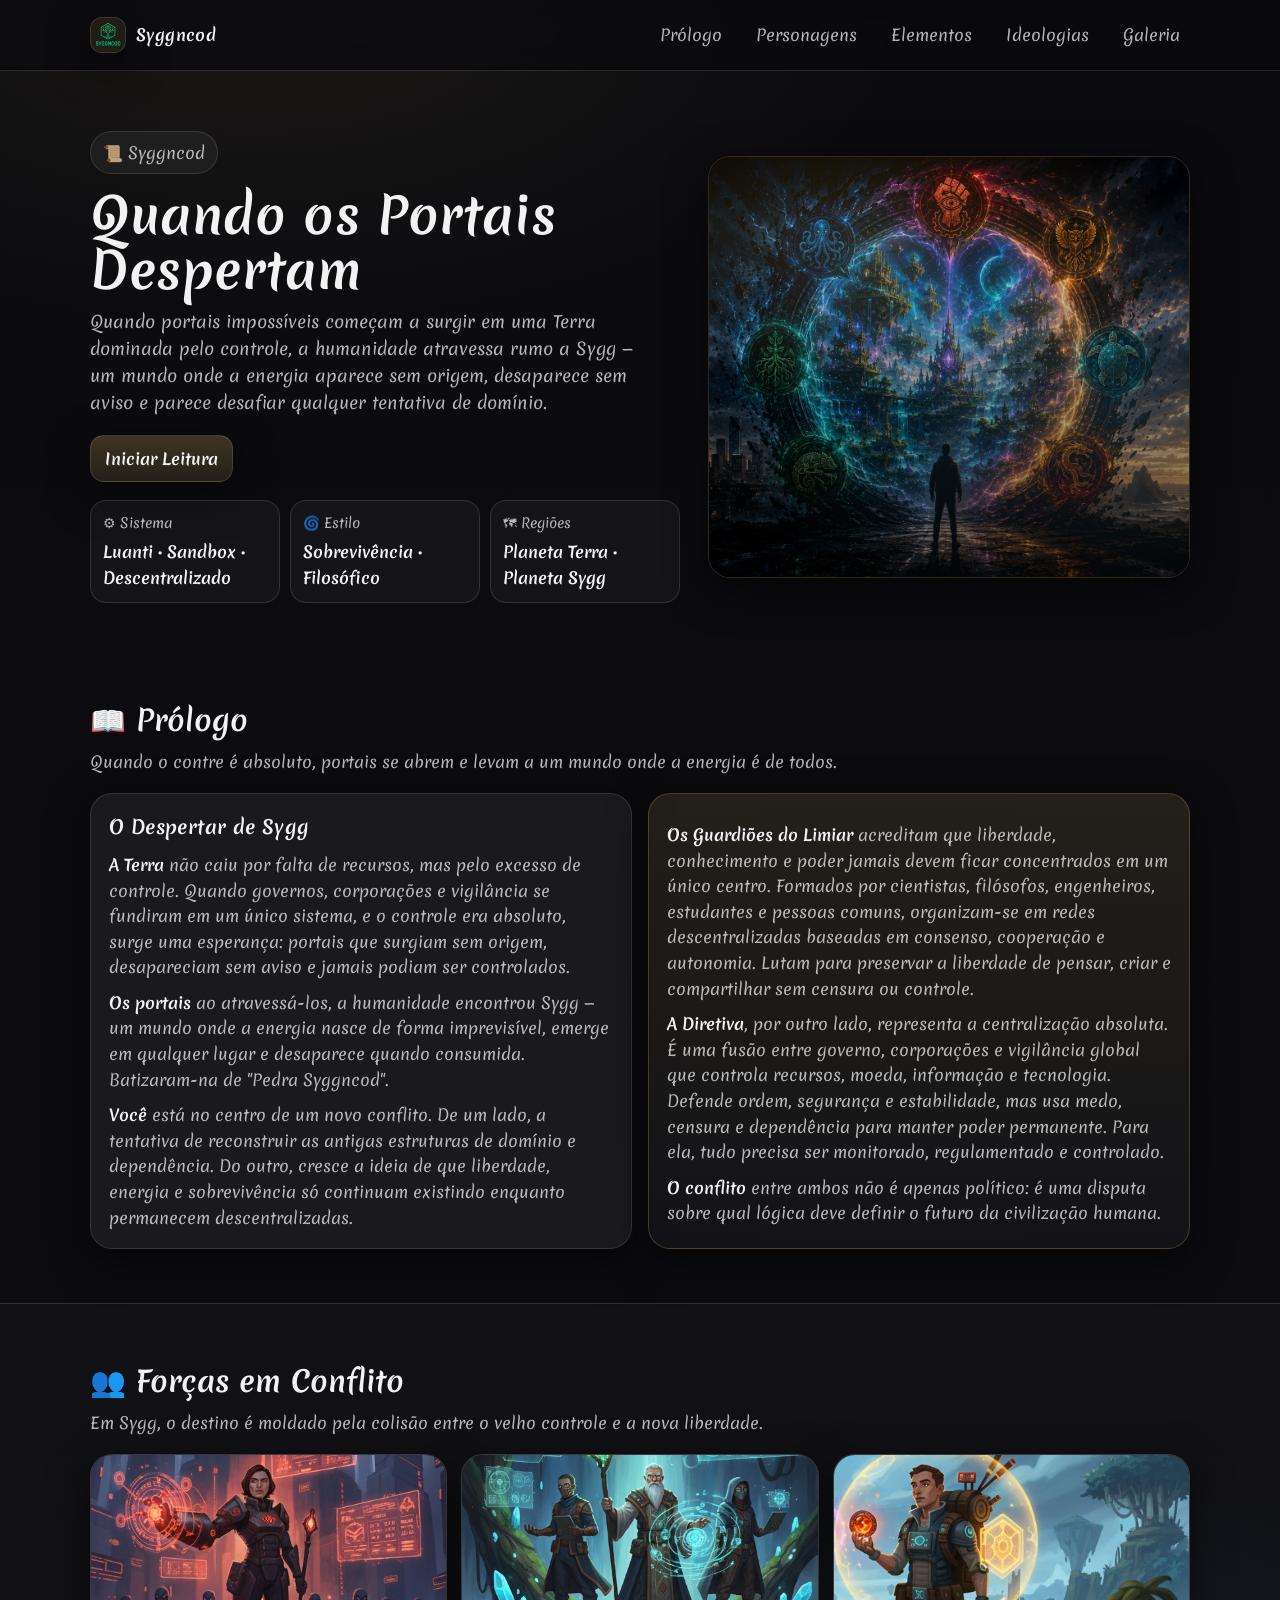
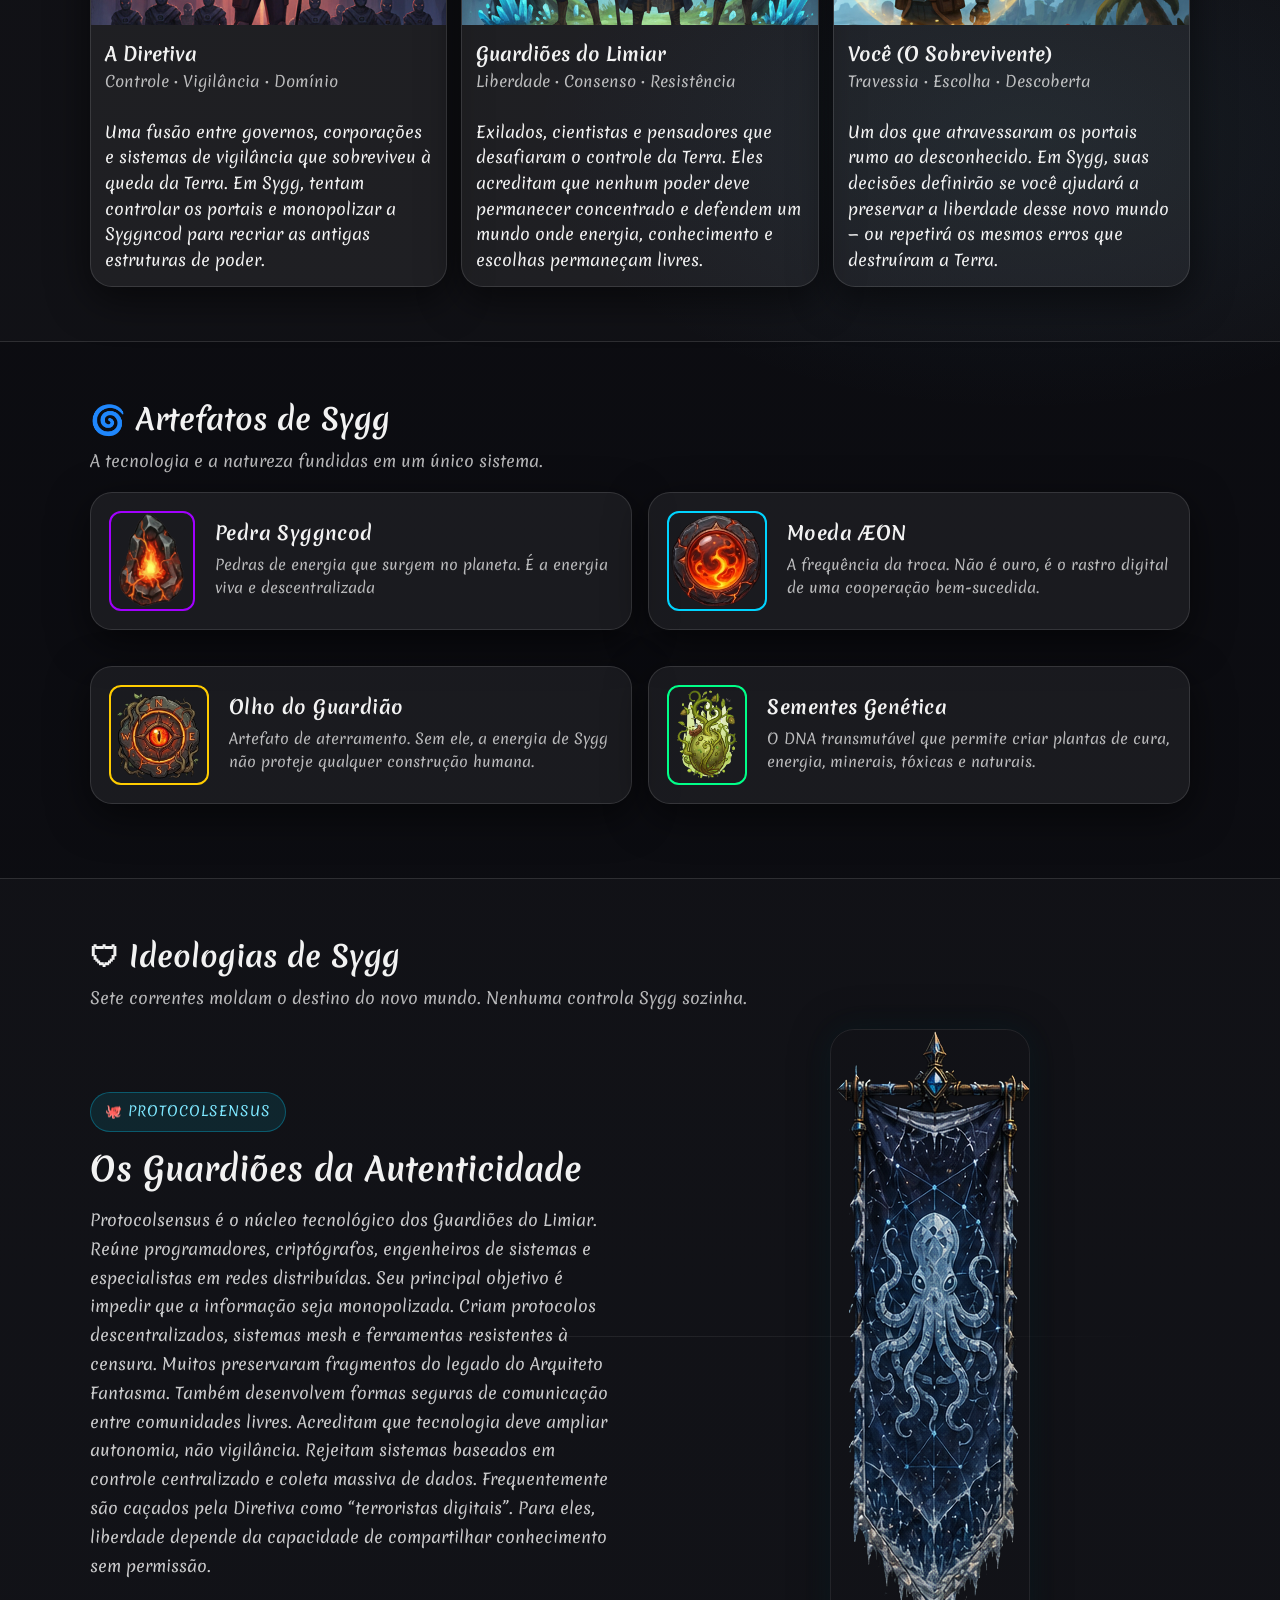
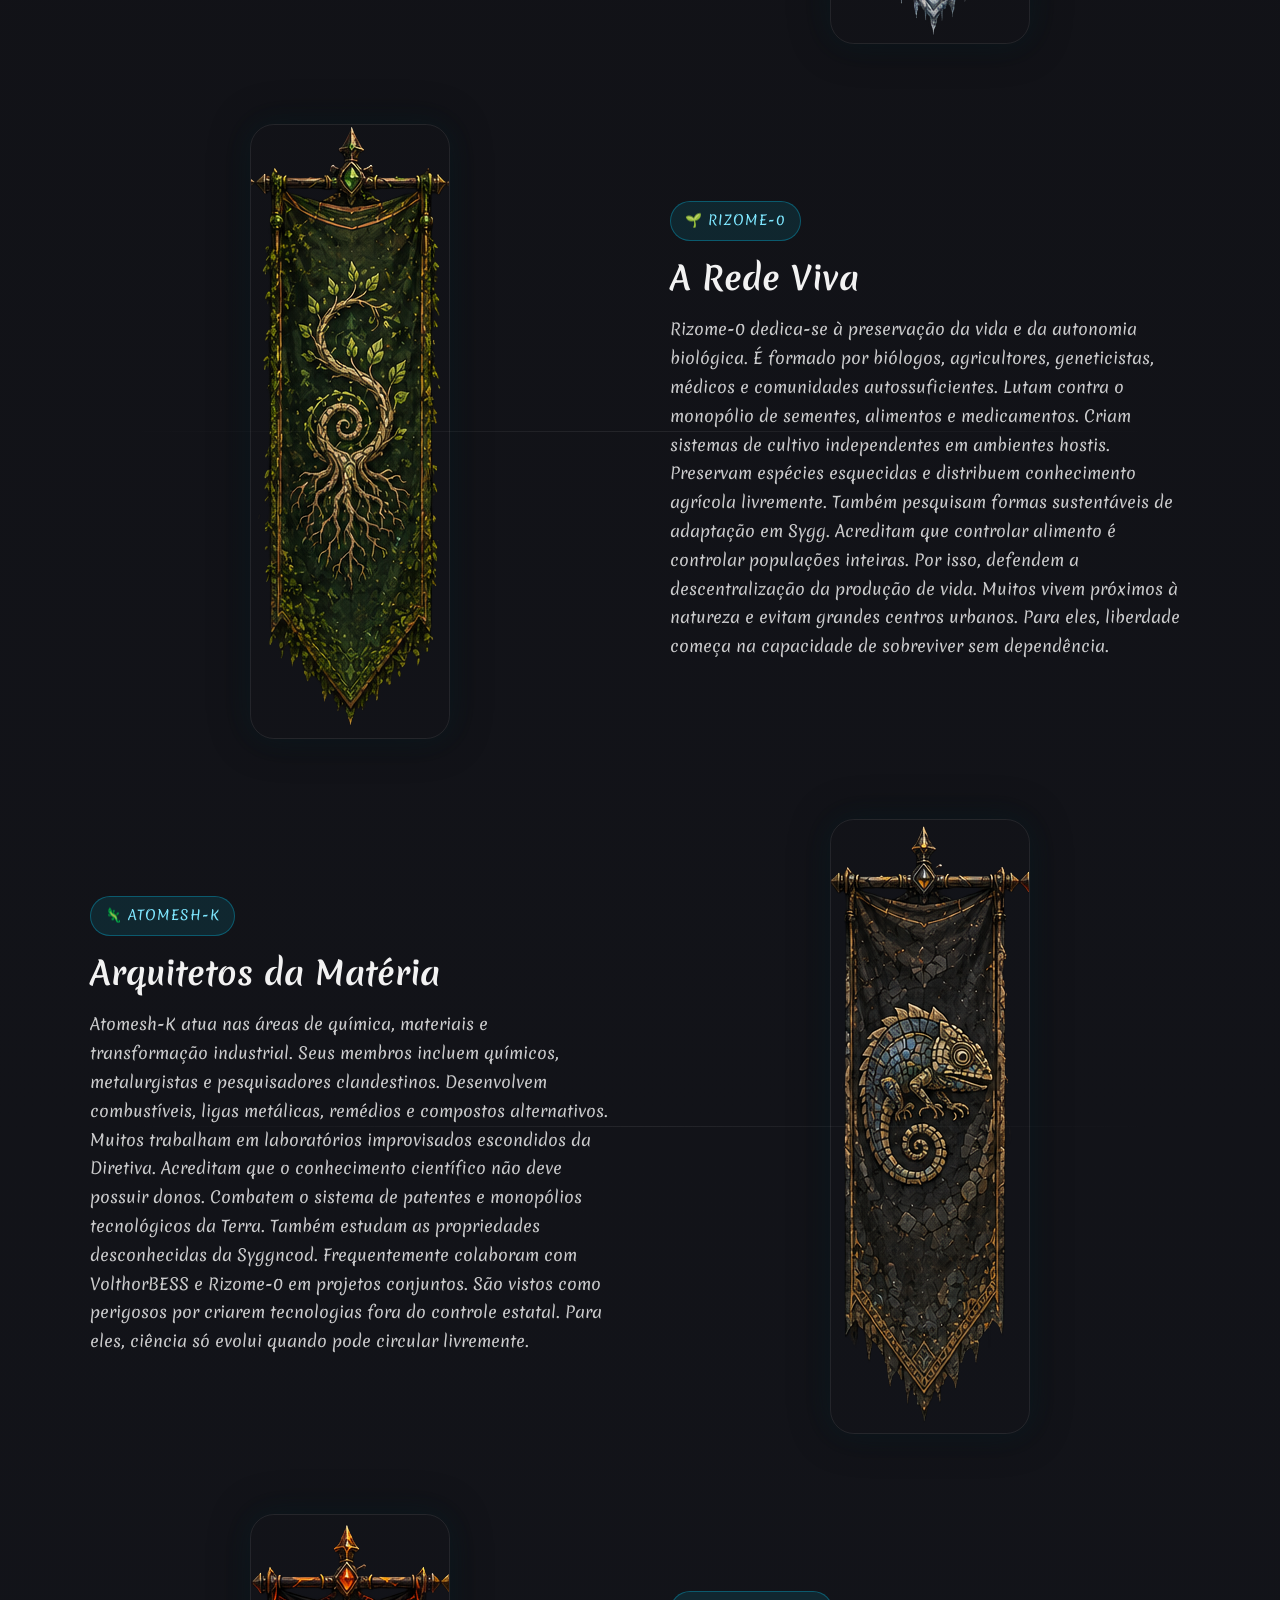
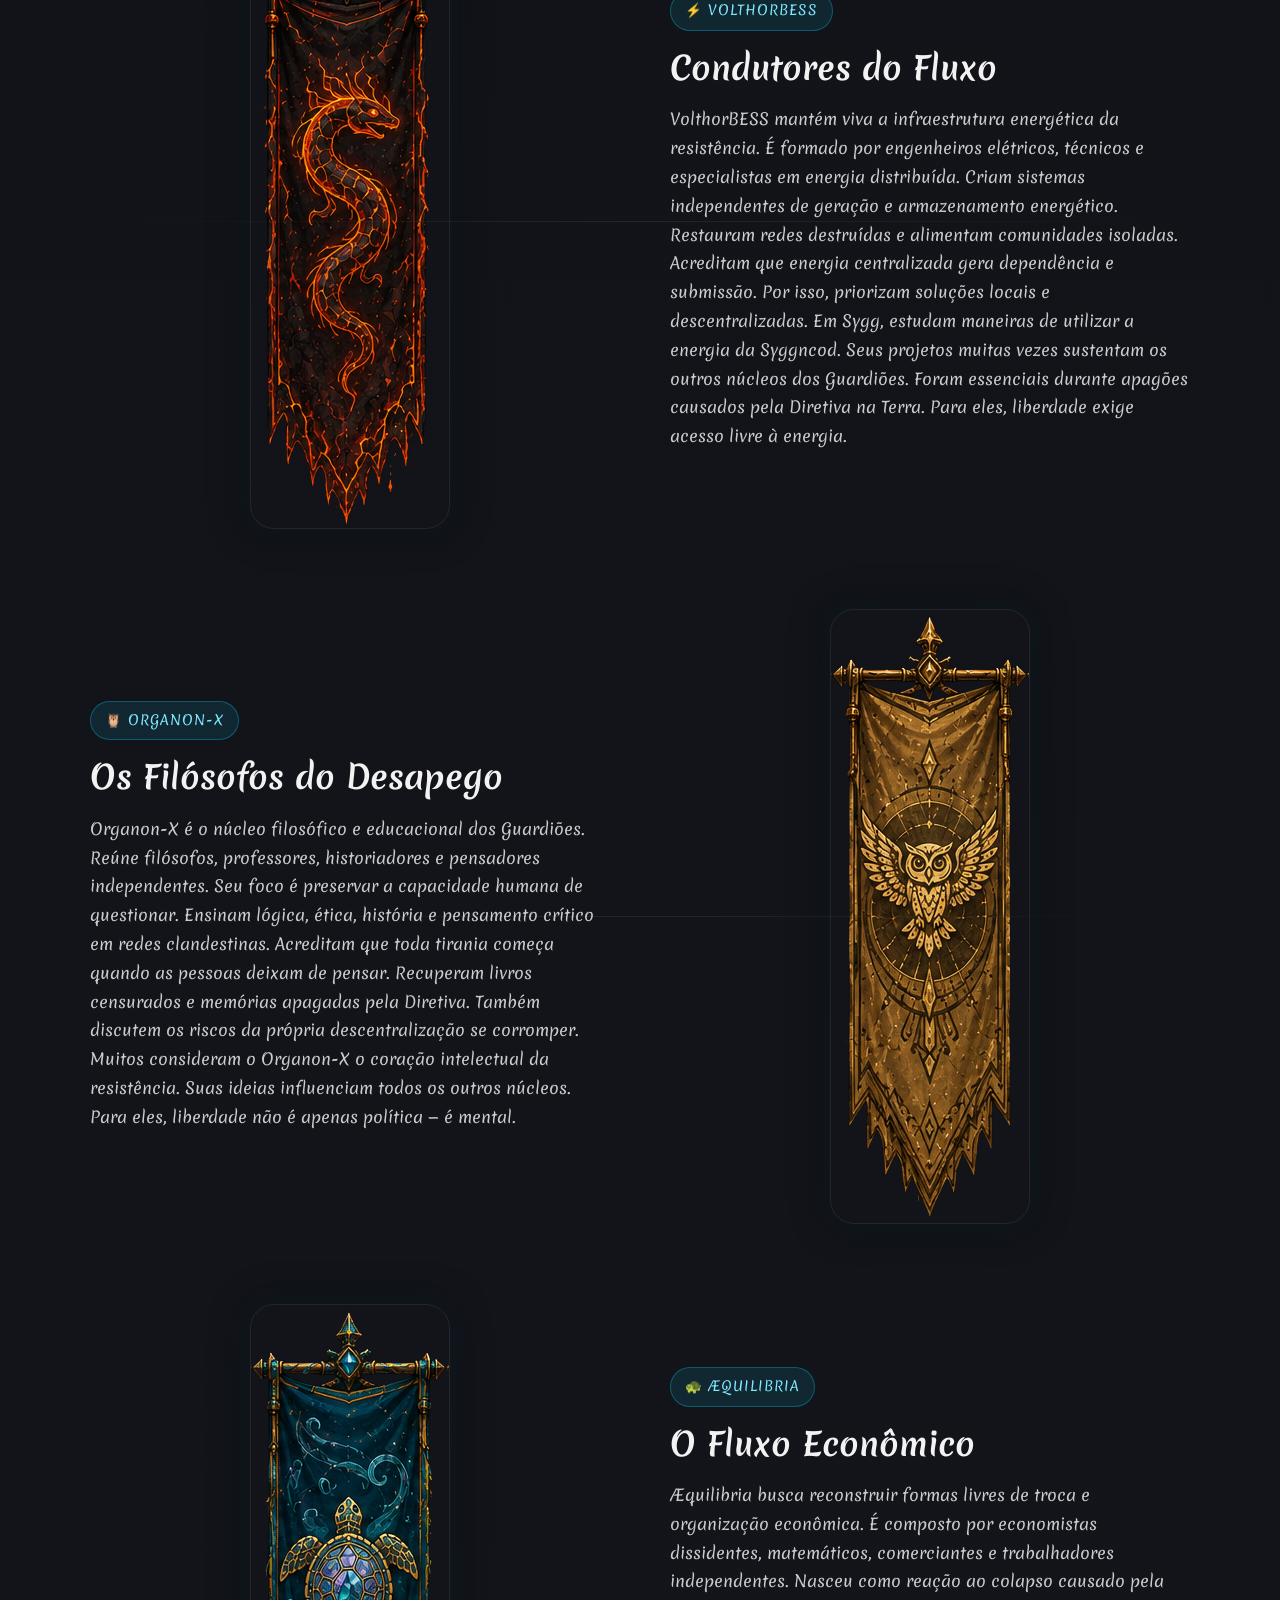
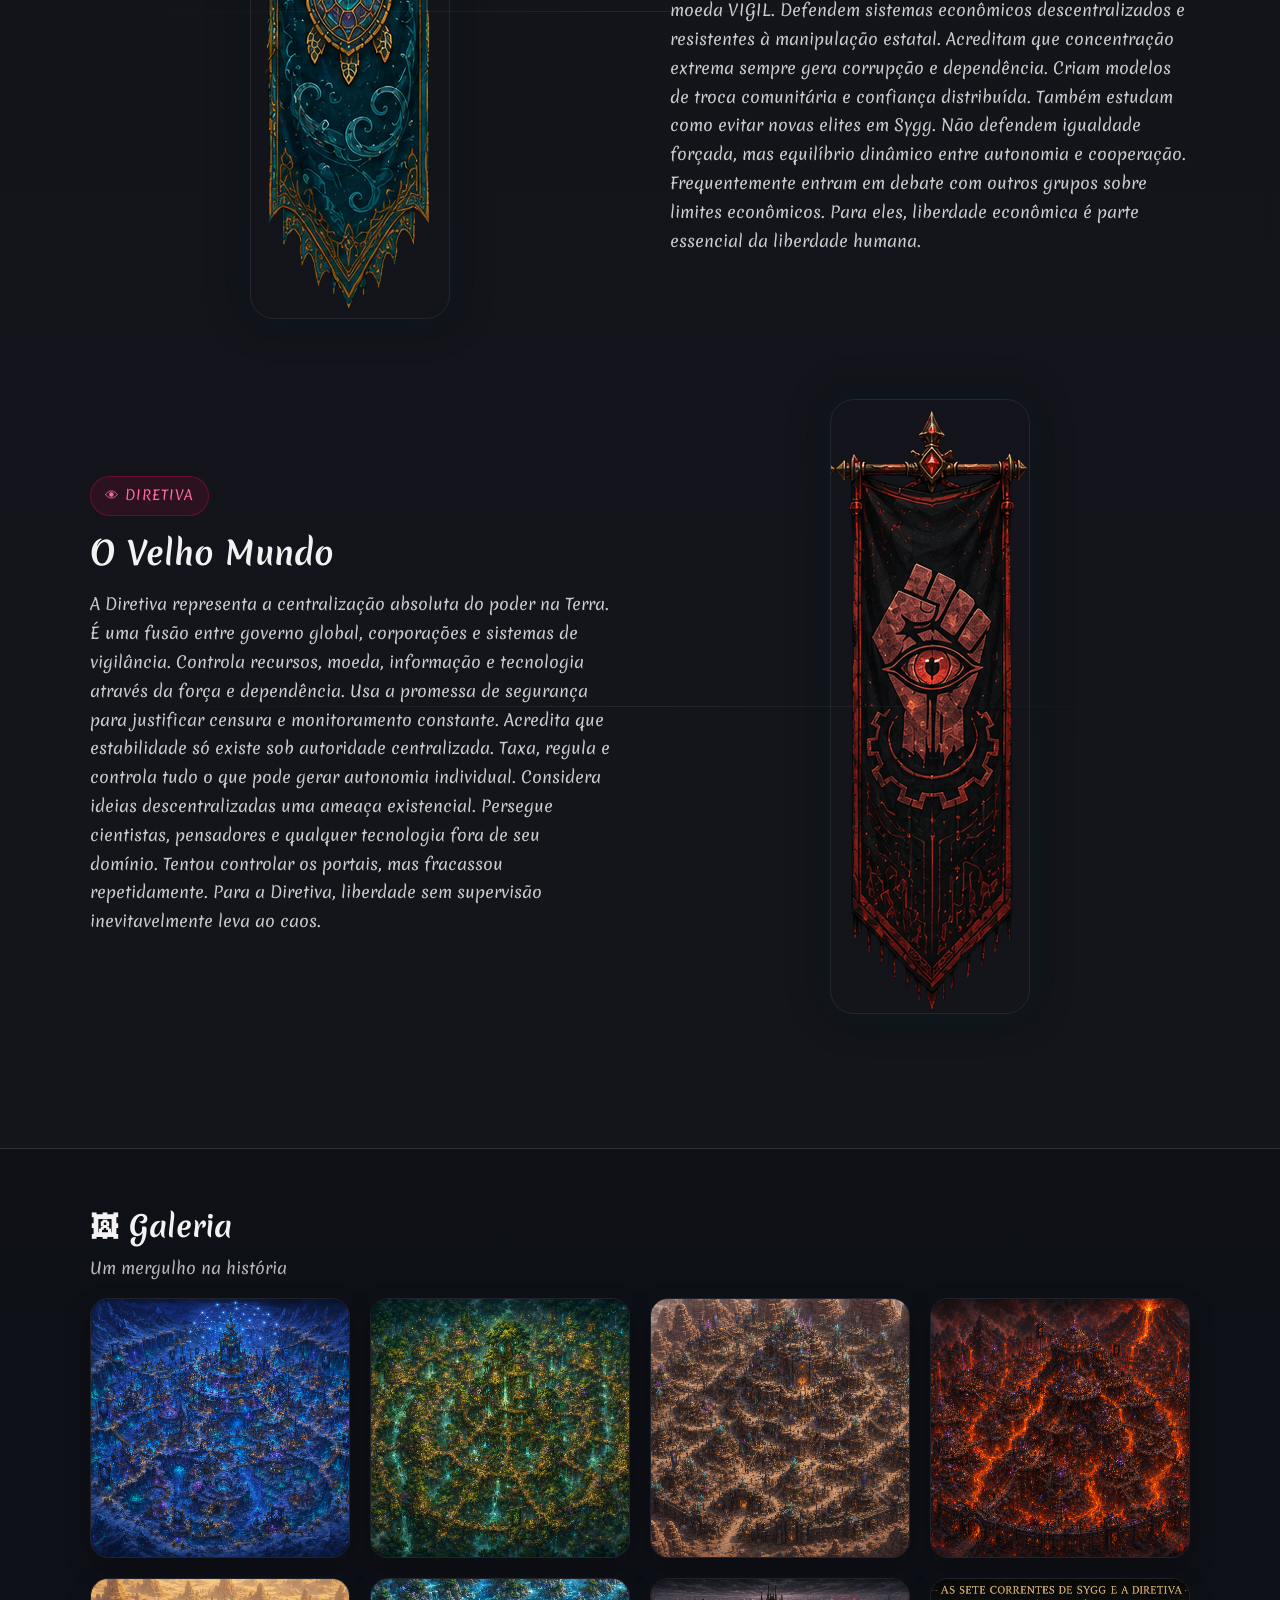
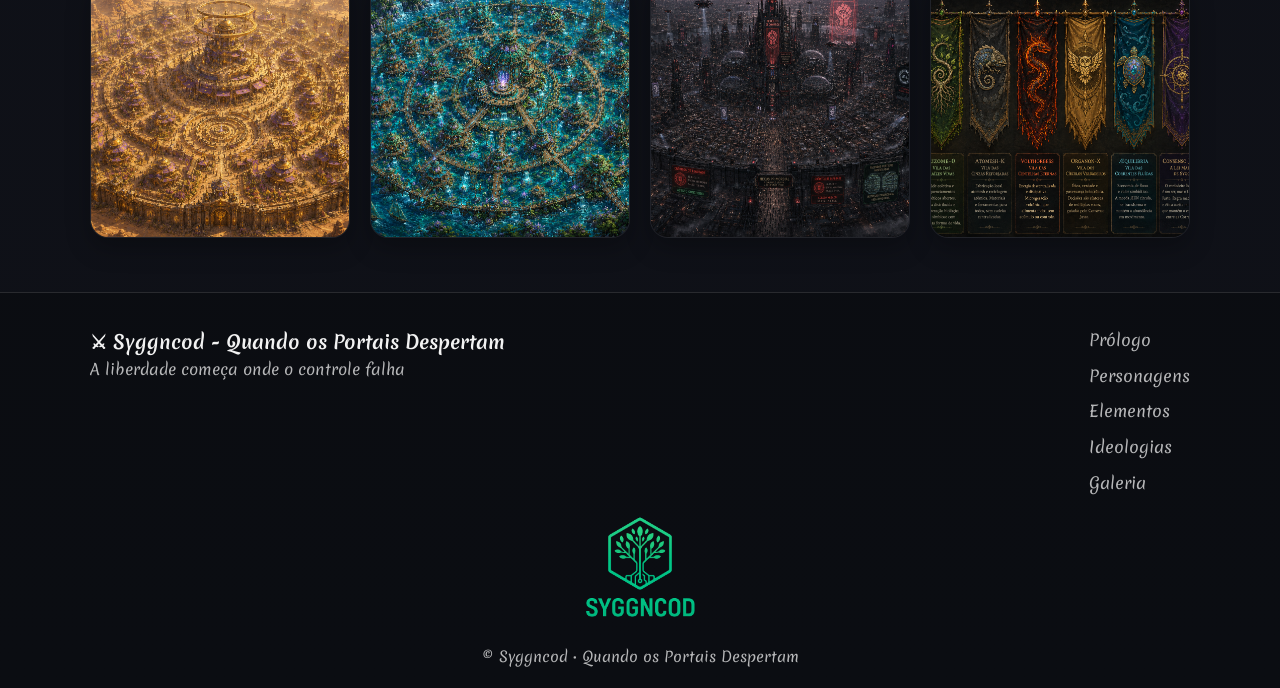
==== index.html @ ebf7c97c "Commit inicial" ====
<!DOCTYPE html>
<html lang="pt-br">
<head>
  <meta charset="UTF-8" />
  <meta name="viewport" content="width=device-width, initial-scale=1.0" />
  <title>Crônicas de Syggncod</title>
  <link rel="stylesheet" href="css/style.css" />
</head>

<body>

  <!-- TOPO -->
  <header class="topbar">
    <div class="container topbar-content">
      <div class="logo">
        <span class="logo-mark"><img src="imagens/syggncod_sem_fundo.png"/></span>
        <span class="logo-text">Syggncod</span>
      </div>

      <nav class="menu">
        <a href="#historia">Prólogo</a>
        <a href="#personagens">Personagens</a>
        <a href="#elementos">Elementos</a>
        <a href="#grupos">Ideologias</a>
        <a href="#galeria">Galeria</a>
      </nav>
    </div>
  </header>

  <!-- CAPA / HERO -->
  <section class="hero">
    <div class="container hero-grid">

      <div class="hero-text">
        <p class="tag">📜 Syggncod </p>
        <h1>Quando os Portais Despertam</h1>
        <p class="subtitle">
            Quando portais impossíveis começam a surgir em uma Terra dominada pelo controle, 
            a humanidade atravessa rumo a Sygg — um mundo onde a energia aparece sem origem, 
            desaparece sem aviso e parece desafiar qualquer tentativa de domínio.
        </p>

        <div class="hero-buttons">
          <a class="btn primary" href="historia.html">Iniciar Leitura</a>
        </div>

        <div class="hero-info">
            <div class="info-card">
                <span class="info-title">⚙ Sistema</span>
                <span class="info-value">Luanti • Sandbox • Descentralizado</span>
            </div>
            <div class="info-card">
                <span class="info-title">🌀 Estilo</span>
                <span class="info-value"> Sobrevivência • Filosófico</span>
            </div>
            <div class="info-card">
                <span class="info-title">🗺 Regiões</span>
                <span class="info-value">Planeta Terra • Planeta Sygg</span>
            </div>
        </div>
      </div>

      <div class="hero-image">
        <!-- TROQUE A IMAGEM -->
        <img src="imagens/capa.png"
             alt="Imagem temática história" />
        <div class="hero-frame"></div>
      </div>

    </div>
  </section>

  <!-- HISTÓRIA -->
  <section class="section" id="historia">
    <div class="container">
      <div class="section-title">
        <h2>📖 Prólogo </h2>
        <p>Quando o contre é absoluto, portais se abrem e levam a um mundo onde a energia é de todos.</p>
      </div>

      <div class="grid-2">
        <article class="panel">
          <h3>O Despertar de Sygg</h3>
          <p>
            <strong style="color:#f2f2f2">A Terra </strong> não caiu por falta de recursos, mas pelo excesso de controle. Quando governos, corporações e vigilância se fundiram em um único sistema, e o controle era absoluto, surge uma esperança: portais que surgiam sem origem, desapareciam sem aviso e jamais podiam ser controlados.          </p>
          <p>
            <strong style="color:#f2f2f2">Os portais</strong> ao atravessá-los, a humanidade encontrou Sygg — um mundo onde a energia nasce de forma imprevisível, emerge em qualquer lugar e desaparece quando consumida. Batizaram-na de "Pedra Syggncod".</p>
          <p>
            <strong style="color:#f2f2f2">Você</strong> está no centro de um novo conflito. De um lado, a tentativa de reconstruir as antigas estruturas de domínio e dependência. Do outro, cresce a ideia de que liberdade, energia e sobrevivência só continuam existindo enquanto permanecem descentralizadas.          </p>
        </article>

        <aside class="panel quote">
        <div class="quote-content">
          <p>
            <strong style="color:#f2f2f2">Os Guardiões do Limiar</strong> acreditam que liberdade, conhecimento e poder jamais devem ficar concentrados em um único centro. Formados por cientistas, filósofos, engenheiros, estudantes e pessoas comuns, organizam-se em redes descentralizadas baseadas em consenso, cooperação e autonomia. Lutam para preservar a liberdade de pensar, criar e compartilhar sem censura ou controle.
          </p>
          <p>
            <strong style="color:#f2f2f2">A Diretiva</strong>, por outro lado, representa a centralização absoluta. É uma fusão entre governo, corporações e vigilância global que controla recursos, moeda, informação e tecnologia. Defende ordem, segurança e estabilidade, mas usa medo, censura e dependência para manter poder permanente. Para ela, tudo precisa ser monitorado, regulamentado e controlado.
          </p>
          <p>
            <strong style="color:#f2f2f2">O conflito</strong> entre ambos não é apenas político: é uma disputa sobre qual lógica deve definir o futuro da civilização humana.
          </p>
        </div>
        </aside>
      </div>
    </div>
  </section>

  <!-- PERSONAGENS -->
<section class="section alt" id="personagens">
    <div class="container">
      <div class="section-title">
        <h2>👥 Forças em Conflito</h2>
        <p>Em Sygg, o destino é moldado pela colisão entre o velho controle e a nova liberdade.</p>
      </div>

      <div class="cards">

      <div class="card">
        <img class="card-img"
            src="imagens/diretiva.png"
            alt="A Diretiva" />
        <div class="card-body">
          <h3>A Diretiva</h3>
          <p class="muted">Controle • Vigilância • Domínio</p>
          </br>
          <p>
            Uma fusão entre governos, corporações e sistemas de vigilância que sobreviveu à queda da Terra. Em Sygg, tentam controlar os portais e monopolizar a Syggncod para recriar as antigas estruturas de poder.
          </p>
        </div>
      </div>

      <div class="card">
        <img class="card-img"
            src="imagens/guardioes.png"
            alt="Os Guardiões" />
        <div class="card-body">
          <h3>Guardiões do Limiar</h3>
          <p class="muted">Liberdade • Consenso • Resistência</p>
          </br>
          <p>
            Exilados, cientistas e pensadores que desafiaram o controle da Terra. Eles acreditam que nenhum poder deve permanecer concentrado e defendem um mundo onde energia, conhecimento e escolhas permaneçam livres.
          </p>
        </div>
      </div>

      <div class="card">
        <img class="card-img"
            src="imagens/jogador.png"
            alt="O Sobrevivente" />
        <div class="card-body">
          <h3>Você (O Sobrevivente)</h3>
          <p class="muted">Travessia • Escolha • Descoberta</p>
          </br>
          <p>
            Um dos que atravessaram os portais rumo ao desconhecido. Em Sygg, suas decisões definirão se você ajudará a preservar a liberdade desse novo mundo — ou repetirá os mesmos erros que destruíram a Terra.
          </p>
        </div>
      </div>

      </div>
    </div>
  </section>

  
  <!-- ELEMENTOS -->
  <section class="section" id="elementos">
    <div class="container">
      <div class="section-title">
        <h2>🌀 Artefatos de Sygg</h2>
        <p>A tecnologia e a natureza fundidas em um único sistema.</p>
      </div>

      <div class="grid-2">
        
        <div class="panel flex-row" style="display: flex; gap: 20px; align-items: center; margin-bottom: 20px;">
          <img src="imagens/pedra.png" 
               style="width: 100px; height: 100px; border-radius: 12px; object-fit: cover; border: 2px solid #a200ff;" />
          <div>
            <h3 style="margin: 0;">Pedra Syggncod</h3>
            <p style="font-size: 0.9em; margin: 5px 0;">Pedras de energia que surgem no planeta. É a energia viva e descentralizada</p>
          </div>
        </div>

        <div class="panel flex-row" style="display: flex; gap: 20px; align-items: center; margin-bottom: 20px;">
          <img src="imagens/aeon.png" 
               style="width: 100px; height: 100px; border-radius: 12px; object-fit: cover; border: 2px solid #00d4ff;" />
          <div>
            <h3 style="margin: 0;">Moeda ÆON</h3>
            <p style="font-size: 0.9em; margin: 5px 0;">A frequência da troca. Não é ouro, é o rastro digital de uma cooperação bem-sucedida.</p>
          </div>
        </div>

        <div class="panel flex-row" style="display: flex; gap: 20px; align-items: center; margin-bottom: 20px;">
          <img src="imagens/olho.png" 
               style="width: 100px; height: 100px; border-radius: 12px; object-fit: cover; border: 2px solid #ffcc00;" />
          <div>
            <h3 style="margin: 0;">Olho do Guardião</h3>
            <p style="font-size: 0.9em; margin: 5px 0;">Artefato de aterramento. Sem ele, a energia de Sygg não proteje qualquer construção humana.</p>
          </div>
        </div>

        <div class="panel flex-row" style="display: flex; gap: 20px; align-items: center; margin-bottom: 20px;">
          <img src="imagens/semente.png" 
               style="width: 100px; height: 100px; border-radius: 12px; object-fit: cover; border: 2px solid #00ff88;" />
          <div>
            <h3 style="margin: 0;">Sementes Genética</h3>
            <p style="font-size: 0.9em; margin: 5px 0;">O DNA transmutável que permite criar plantas de cura, energia, minerais, tóxicas e naturais.</p>
          </div>
        </div>

      </div>
    </div>
  </section>
  
  
  <!-- CAPÍTULOS / AVENTURAS -->
  <!-- GRUPOS -->
  <section class="section alt" id="grupos">
    <div class="container">

      <div class="section-title">
        <h2>🛡 Ideologias de Sygg</h2>
        <p>
          Sete correntes moldam o destino do novo mundo.
          Nenhuma controla Sygg sozinha.
        </p>
      </div>

      <!-- ITEM -->
      <div class="group-row">
        <div class="group-text">
          <span class="group-tag">🐙 Protocolsensus</span>
          <h3>Os Guardiões da Autenticidade</h3>
          <p>
            Protocolsensus é o núcleo tecnológico dos Guardiões do Limiar.
            Reúne programadores, criptógrafos, engenheiros de sistemas e especialistas em redes distribuídas.
            Seu principal objetivo é impedir que a informação seja monopolizada.
            Criam protocolos descentralizados, sistemas mesh e ferramentas resistentes à censura.
            Muitos preservaram fragmentos do legado do Arquiteto Fantasma.
            Também desenvolvem formas seguras de comunicação entre comunidades livres.
            Acreditam que tecnologia deve ampliar autonomia, não vigilância.
            Rejeitam sistemas baseados em controle centralizado e coleta massiva de dados.
            Frequentemente são caçados pela Diretiva como “terroristas digitais”.
            Para eles, liberdade depende da capacidade de compartilhar conhecimento sem permissão.
          </p>
        </div>

        <div class="group-image">
          <img src="imagens/grupos/bandeira_polvo.png" alt="Protocolsensus">
        </div>
      </div>

      <!-- ITEM -->
      <div class="group-row reverse">
        <div class="group-text">
          <span class="group-tag">🌱 Rizome-0</span>
          <h3>A Rede Viva</h3>
          <p>
            Rizome-0 dedica-se à preservação da vida e da autonomia biológica.
            É formado por biólogos, agricultores, geneticistas, médicos e comunidades autossuficientes.
            Lutam contra o monopólio de sementes, alimentos e medicamentos.
            Criam sistemas de cultivo independentes em ambientes hostis.
            Preservam espécies esquecidas e distribuem conhecimento agrícola livremente.
            Também pesquisam formas sustentáveis de adaptação em Sygg.
            Acreditam que controlar alimento é controlar populações inteiras.
            Por isso, defendem a descentralização da produção de vida.
            Muitos vivem próximos à natureza e evitam grandes centros urbanos.
            Para eles, liberdade começa na capacidade de sobreviver sem dependência.
          </p>
        </div>

        <div class="group-image">
          <img src="imagens/grupos/bandeira_rizome.png" alt="Rizome-0">
        </div>
      </div>

      <!-- ITEM -->
      <div class="group-row">
        <div class="group-text">
          <span class="group-tag">🦎 Atomesh-K</span>
          <h3>Arquitetos da Matéria</h3>
          <p>
            Atomesh-K atua nas áreas de química, materiais e transformação industrial.
            Seus membros incluem químicos, metalurgistas e pesquisadores clandestinos.
            Desenvolvem combustíveis, ligas metálicas, remédios e compostos alternativos.
            Muitos trabalham em laboratórios improvisados escondidos da Diretiva.
            Acreditam que o conhecimento científico não deve possuir donos.
            Combatem o sistema de patentes e monopólios tecnológicos da Terra.
            Também estudam as propriedades desconhecidas da Syggncod.
            Frequentemente colaboram com VolthorBESS e Rizome-0 em projetos conjuntos.
            São vistos como perigosos por criarem tecnologias fora do controle estatal.
            Para eles, ciência só evolui quando pode circular livremente.
          </p>
        </div>

        <div class="group-image">
          <img src="imagens/grupos/bandeira_camaleao.png" alt="Atomesh-K">
        </div>
      </div>

      <!-- ITEM -->
      <div class="group-row reverse">
        <div class="group-text">
          <span class="group-tag">⚡ VolthorBESS</span>
          <h3>Condutores do Fluxo</h3>
          <p>
            VolthorBESS mantém viva a infraestrutura energética da resistência.
            É formado por engenheiros elétricos, técnicos e especialistas em energia distribuída.
            Criam sistemas independentes de geração e armazenamento energético.
            Restauram redes destruídas e alimentam comunidades isoladas.
            Acreditam que energia centralizada gera dependência e submissão.
            Por isso, priorizam soluções locais e descentralizadas.
            Em Sygg, estudam maneiras de utilizar a energia da Syggncod.
            Seus projetos muitas vezes sustentam os outros núcleos dos Guardiões.
            Foram essenciais durante apagões causados pela Diretiva na Terra.
            Para eles, liberdade exige acesso livre à energia.
          </p>
        </div>

        <div class="group-image">
          <img src="imagens/grupos/bandeira_enguia.png" alt="VolthorBESS">
        </div>
      </div>

      <!-- ITEM -->
      <div class="group-row">
        <div class="group-text">
          <span class="group-tag">🦉 Organon-X</span>
          <h3>Os Filósofos do Desapego</h3>
          <p>
            Organon-X é o núcleo filosófico e educacional dos Guardiões.
            Reúne filósofos, professores, historiadores e pensadores independentes.
            Seu foco é preservar a capacidade humana de questionar.
            Ensinam lógica, ética, história e pensamento crítico em redes clandestinas.
            Acreditam que toda tirania começa quando as pessoas deixam de pensar.
            Recuperam livros censurados e memórias apagadas pela Diretiva.
            Também discutem os riscos da própria descentralização se corromper.
            Muitos consideram o Organon-X o coração intelectual da resistência.
            Suas ideias influenciam todos os outros núcleos.
            Para eles, liberdade não é apenas política — é mental.
          </p>
        </div>

        <div class="group-image">
          <img src="imagens/grupos/bandeira_coruja.png" alt="Organon-X">
        </div>
      </div>

      <!-- ITEM -->
      <div class="group-row reverse">
        <div class="group-text">
          <span class="group-tag">🐢 Æquilibria</span>
          <h3>O Fluxo Econômico</h3>
          <p>
            Æquilibria busca reconstruir formas livres de troca e organização econômica.
            É composto por economistas dissidentes, matemáticos, comerciantes e trabalhadores independentes.
            Nasceu como reação ao colapso causado pela moeda VIGIL.
            Defendem sistemas econômicos descentralizados e resistentes à manipulação estatal.
            Acreditam que concentração extrema sempre gera corrupção e dependência.
            Criam modelos de troca comunitária e confiança distribuída.
            Também estudam como evitar novas elites em Sygg.
            Não defendem igualdade forçada, mas equilíbrio dinâmico entre autonomia e cooperação.
            Frequentemente entram em debate com outros grupos sobre limites econômicos.
            Para eles, liberdade econômica é parte essencial da liberdade humana.
          </p>
        </div>

        <div class="group-image">
          <img src="imagens/grupos/bandeira_tartaruga.png" alt="Æquilibria">
        </div>
      </div>

      <!-- ITEM -->
      <div class="group-row">
        <div class="group-text">
          <span class="group-tag danger">👁 Diretiva</span>
          <h3>O Velho Mundo</h3>
          <p>
            A Diretiva representa a centralização absoluta do poder na Terra.
            É uma fusão entre governo global, corporações e sistemas de vigilância.
            Controla recursos, moeda, informação e tecnologia através da força e dependência.
            Usa a promessa de segurança para justificar censura e monitoramento constante.
            Acredita que estabilidade só existe sob autoridade centralizada.
            Taxa, regula e controla tudo o que pode gerar autonomia individual.
            Considera ideias descentralizadas uma ameaça existencial.
            Persegue cientistas, pensadores e qualquer tecnologia fora de seu domínio.
            Tentou controlar os portais, mas fracassou repetidamente.
            Para a Diretiva, liberdade sem supervisão inevitavelmente leva ao caos.
          </p>
        </div>

        <div class="group-image">
          <img src="imagens/grupos/bandeira_punho.png" alt="Diretiva">
        </div>
      </div>

    </div>
  </section>

  <!-- GALERIA -->
  <section class="section" id="galeria">
    <div class="container">

      <div class="section-title">
        <h2>🖼 Galeria</h2>
        <p>Um mergulho na história</p>
      </div>

      <div class="gallery">

        <img src="./imagens/galeria/cidade_1.png" alt="Imagem 1" />
        <img src="./imagens/galeria/cidade_2.png" alt="Imagem 2" />
        <img src="./imagens/galeria/cidade_3.png" alt="Imagem 3" />
        <img src="./imagens/galeria/cidade_4.png" alt="Imagem 4" />
        <img src="./imagens/galeria/cidade_5.png" alt="Imagem 5" />
        <img src="./imagens/galeria/cidade_6.png" alt="Imagem 6" />
        <img src="./imagens/galeria/cidade_7.png" alt="Imagem 7" />
        <img src="./imagens/galeria/bandeiras.png" alt="Bandeiras" />
        <!--img src="./imagens/galeria/brasao.png" alt="Brasão" /-->

      </div>

    </div>
  </section>
  <!-- LIGHTBOX -->
  <div class="lightbox" id="lightbox">
    <button class="lightbox-close" id="closeLightbox">
      ✕
    </button>
    <button class="lightbox-btn prev" id="prevBtn">
      ❮
    </button>
    <img class="lightbox-image" id="lightboxImage" src="" alt="">
    <button class="lightbox-btn next" id="nextBtn">
      ❯
    </button>
  </div>

  <!-- RODAPÉ -->
  <footer class="footer">
    <div class="container footer-grid">
      <div>
        <h3>⚔ Syggncod - Quando os Portais Despertam</h3>
        <p class="muted">
          A liberdade começa onde o controle falha
        </p>
      </div>

      <div class="footer-links">
        <a href="#historia">Prólogo</a>
        <a href="#personagens">Personagens</a>
        <a href="#elementos">Elementos</a>
        <a href="#grupos">Ideologias</a>
        <a href="#galeria">Galeria</a>
      </div>
    </div>
    <div class="img-footer"><img src="imagens/syggncod_sem_fundo.png"/></div>
    <p class="footer-copy">© Syggncod • Quando os Portais Despertam</p>
  </footer>

  <!-- BOTÃO SCROLL TOP -->
  <button id="scrollTopBtn" aria-label="Voltar ao topo">
    <svg viewBox="0 0 24 24" fill="none">
      <path
        d="M12 19V5"
        stroke="currentColor"
        stroke-width="2.2"
        stroke-linecap="round"
      />
      <path
        d="M5 12L12 5L19 12"
        stroke="currentColor"
        stroke-width="2.2"
        stroke-linecap="round"
        stroke-linejoin="round"
      />
    </svg>
  </button>

  <script src="js/script.js"></script>
</body>
</html>
---- css/style.css ----
/* Fonte normal */
@font-face {
    font-family: 'Merienda';
    src: url('../fonts/Merienda-Regular.ttf') format('truetype');
    font-weight: 400;
    font-style: normal;
}

/* Fonte bold */
@font-face {
    font-family: 'Merienda';
    src: url('../fonts/Merienda-Bold.ttf') format('truetype');
    font-weight: 700;
    font-style: normal;
}

 /* ====== RESET / BASE ====== */
* {
  margin: 0;
  padding: 0;
  box-sizing: border-box;
  font-family: 'Merienda', sans-serif;
}

:root{
  --bg: #0b0b0f;
  --bg2: #0f1118;
  --panel: rgba(255,255,255,0.06);
  --panel2: rgba(255,255,255,0.09);

  --text: #f2f2f2;
  --muted: rgba(255,255,255,0.70);

  --gold: #d6b35c;
  --red: #b63b3b;
  --blue: #5aa6d6;

  --border: rgba(255,255,255,0.12);
  --shadow: 0 12px 40px rgba(0,0,0,0.55);
}

html {
  scroll-behavior: smooth;
}

body {
  background: radial-gradient(1200px 600px at 20% 0%, rgba(214,179,92,0.08), transparent 55%),
              radial-gradient(900px 500px at 80% 20%, rgba(90,166,214,0.08), transparent 55%),
              linear-gradient(180deg, var(--bg), var(--bg2));
  color: var(--text);
  line-height: 1.6;
}

img {
  max-width: 100%;
  display: block;
}

a {
  color: inherit;
  text-decoration: none;
}

.container {
  width: min(1100px, 92%);
  margin: 0 auto;
}

/* ====== TOPBAR ====== */
.topbar {
  position: sticky;
  top: 0;
  z-index: 50;
  background: rgba(10,10,14,0.75);
  backdrop-filter: blur(12px);
  border-bottom: 1px solid var(--border);
}

.topbar-content {
  display: flex;
  align-items: center;
  justify-content: space-between;
  padding: 14px 0;
  gap: 18px;
}

.logo {
  display: flex;
  align-items: center;
  gap: 10px;
}

.logo-mark {
  width: 36px;
  height: 36px;
  display: grid;
  place-items: center;
  border: 1px solid var(--border);
  border-radius: 12px;
  background: rgba(214,179,92,0.10);
  box-shadow: var(--shadow);
}

.logo-text {
  font-weight: 700;
  letter-spacing: 0.4px;
}

.menu {
  display: flex;
  gap: 14px;
  flex-wrap: wrap;
  justify-content: flex-end;
}

.menu a {
  padding: 8px 10px;
  border-radius: 10px;
  color: var(--muted);
  transition: 0.2s ease;
}

.menu a:hover {
  background: rgba(255,255,255,0.06);
  color: var(--text);
}

/* ====== HERO ====== */
.hero {
  padding: 60px 0 40px;
}

.hero-grid {
  display: grid;
  grid-template-columns: 1.1fr 0.9fr;
  gap: 28px;
  align-items: center;
}

.tag {
  display: inline-block;
  padding: 8px 12px;
  border: 1px solid var(--border);
  border-radius: 999px;
  background: rgba(255,255,255,0.05);
  color: var(--muted);
  margin-bottom: 14px;
}

.hero h1 {
  font-size: clamp(2.1rem, 4vw, 3.1rem);
  line-height: 1.1;
  margin-bottom: 12px;
  letter-spacing: 0.6px;
}

.subtitle {
  color: var(--muted);
  font-size: 1.05rem;
  max-width: 52ch;
}

.hero-buttons {
  margin-top: 18px;
  display: flex;
  gap: 12px;
  flex-wrap: wrap;
}

.btn {
  padding: 10px 14px;
  border-radius: 14px;
  border: 1px solid var(--border);
  transition: 0.2s ease;
  font-weight: 600;
}

.btn.primary {
  background: linear-gradient(180deg, rgba(214,179,92,0.25), rgba(214,179,92,0.12));
  box-shadow: var(--shadow);
}

.btn.primary:hover {
  transform: translateY(-2px);
  border-color: rgba(214,179,92,0.35);
}

.btn.ghost {
  background: rgba(255,255,255,0.04);
}

.btn.ghost:hover {
  transform: translateY(-2px);
  background: rgba(255,255,255,0.07);
}

.hero-info {
  margin-top: 18px;
  display: grid;
  grid-template-columns: repeat(3, 1fr);
  gap: 10px;
}

.info-card {
  padding: 12px;
  border-radius: 16px;
  background: rgba(255,255,255,0.04);
  border: 1px solid var(--border);
}

.info-title {
  display: block;
  font-size: 0.85rem;
  color: var(--muted);
}

.info-value {
  display: block;
  margin-top: 4px;
  font-weight: 700;
}

.hero-image {
  position: relative;
  border-radius: 22px;
  overflow: hidden;
  box-shadow: var(--shadow);
  border: 1px solid rgba(214,179,92,0.18);
}

.hero-image img {
  height: 420px;
  width: 100%;
  object-fit: cover;
  filter: contrast(1.05) saturate(1.1);
}

.hero-frame {
  position: absolute;
  inset: 0;
  background: radial-gradient(600px 300px at 30% 20%, rgba(214,179,92,0.20), transparent 55%),
              radial-gradient(700px 400px at 80% 60%, rgba(90,166,214,0.16), transparent 55%),
              linear-gradient(180deg, rgba(0,0,0,0.10), rgba(0,0,0,0.55));
  pointer-events: none;
}

/* ====== SECTIONS ====== */
.section {
  padding: 54px 0;
}

.section.alt {
  background: rgba(255,255,255,0.02);
  border-top: 1px solid var(--border);
  border-bottom: 1px solid var(--border);
}

.section-title {
  margin-bottom: 18px;
}

.section-title h2 {
  font-size: 1.8rem;
  margin-bottom: 6px;
}

.section-title p {
  color: var(--muted);
}

/* ====== PANELS / GRID ====== */
.grid-2 {
  display: grid;
  grid-template-columns: 1fr 1fr;
  gap: 16px;
}

.panel {
  background: var(--panel);
  border: 1px solid var(--border);
  border-radius: 22px;
  padding: 18px;
  box-shadow: var(--shadow);
}

.panel h3 {
  margin-bottom: 8px;
  letter-spacing: 0.4px;
}

.panel p {
  color: var(--muted);
  margin-top: 10px;
}

.panel.quote {
  border: 1px solid rgba(214,179,92,0.25);
  background: linear-gradient(180deg, rgba(214,179,92,0.12), rgba(255,255,255,0.03));
}

.quote-text {
  font-size: 1.2rem;
  color: var(--text);
}

.quote-author {
  margin-top: 10px;
  color: var(--muted);
}

/* ====== CARDS ====== */
.cards {
  display: grid;
  grid-template-columns: repeat(3, 1fr);
  gap: 14px;
}

.card {
  background: var(--panel);
  border: 1px solid var(--border);
  border-radius: 22px;
  overflow: hidden;
  box-shadow: var(--shadow);
  transition: 0.2s ease;
}

.card:hover {
  transform: translateY(-4px);
  border-color: rgba(214,179,92,0.30);
}

.card-img {
  height: 170px;
  width: 100%;
  object-fit: cover;
}

.card-body {
  padding: 14px;
}

.muted {
  color: var(--muted);
  font-size: 0.95rem;
}

.badges {
  display: flex;
  flex-wrap: wrap;
  gap: 8px;
  margin-top: 12px;
}

.badge {
  font-size: 0.85rem;
  padding: 6px 10px;
  border-radius: 999px;
  border: 1px solid var(--border);
  background: rgba(255,255,255,0.04);
}

/* ====== MAP IMAGE BOX ====== */
.image-box {
  margin-top: 12px;
  border-radius: 18px;
  overflow: hidden;
  border: 1px solid var(--border);
}

.image-box img {
  height: 260px;
  width: 100%;
  object-fit: cover;
}

.list {
  list-style: none;
  margin-top: 12px;
  display: grid;
  gap: 10px;
}

.dot {
  display: inline-block;
  width: 8px;
  height: 8px;
  border-radius: 999px;
  background: var(--gold);
  margin-right: 10px;
  box-shadow: 0 0 16px rgba(214,179,92,0.35);
}

.divider {
  height: 1px;
  background: var(--border);
  margin: 16px 0;
}

/* =========================
   GRUPOS
========================= */

#grupos {
  position: relative;
}

.group-row {
  display: flex;
  align-items: center;
  justify-content: space-between;
  gap: 60px;

  margin-bottom: 80px;
}

.group-row.reverse {
  flex-direction: row-reverse;
}

.group-text {
  flex: 1;
}

.group-tag {
  display: inline-block;

  padding: 8px 14px;
  margin-bottom: 18px;

  border-radius: 999px;

  background: rgba(0, 212, 255, 0.1);
  border: 1px solid rgba(0, 212, 255, 0.3);

  color: #7ee7ff;
  font-size: 0.85rem;
  letter-spacing: 1px;
  text-transform: uppercase;
}

.group-tag.danger {
  background: rgba(255, 0, 85, 0.1);
  border: 1px solid rgba(255, 0, 85, 0.3);
  color: #ff6b9c;
}

.group-text h3 {
  font-size: 2rem;
  margin-bottom: 18px;
  line-height: 1.2;
}

.group-text p {
  color: rgba(255,255,255,0.78);
  line-height: 1.8;
  font-size: 1rem;
}

.group-image {
  flex: 1;
  position: relative;
}

.group-image img {
  margin: 0 auto;
  border-radius: 24px;
  display: block;
  border: 1px solid rgba(255,255,255,0.08);
  box-shadow:
    0 0 40px rgba(0,0,0,0.45),
    0 0 30px rgba(0, 212, 255, 0.08);

  transition: transform 0.4s ease,
              box-shadow 0.4s ease;
}

.group-image img:hover {
  transform: scale(1.02);
  box-shadow:
    0 0 50px rgba(0,0,0,0.5),
    0 0 45px rgba(0, 212, 255, 0.18);
}

/* Linha separadora */
.group-row::after {
  content: "";
  position: absolute;
  left: 50%;
  width: 80%;
  height: 1px;
  background: linear-gradient(
    to right,
    transparent,
    rgba(255,255,255,0.08),
    transparent
  );
  transform: translateX(-50%);
}

/* RESPONSIVO */

@media (max-width: 900px) {

  .group-row,
  .group-row.reverse {
    flex-direction: column;
    gap: 30px;

    margin-bottom: 70px;
  }

  .group-text {
    order: 2;
    text-align: center;
  }

  .group-image {
    order: 1;
  }

  .group-text h3 {
    font-size: 1.7rem;
  }

  .group-image img {
    max-width: 100%;
  }
}

@media (max-width: 600px) {

  .group-text h3 {
    font-size: 1.4rem;
  }

  .group-text p {
    font-size: 0.95rem;
    line-height: 1.7;
  }

  .group-tag {
    font-size: 0.75rem;
  }

}

/* ====== GALLERY ====== */
/* =========================
   GALERIA
========================= */

.gallery {
  display: grid;

  grid-template-columns: repeat(auto-fit, minmax(250px, 1fr));

  gap: 20px;
}

.gallery img {
  width: 100%;
  height: 260px;

  object-fit: cover;

  border-radius: 18px;

  cursor: pointer;

  transition:
    transform 0.35s ease,
    box-shadow 0.35s ease;

  border: 1px solid rgba(255,255,255,0.08);

  box-shadow:
    0 10px 25px rgba(0,0,0,0.25);
}

.gallery img:hover {
  transform: scale(1.03);

  box-shadow:
    0 20px 40px rgba(0,0,0,0.45),
    0 0 25px rgba(0,212,255,0.15);
}

/* =========================
   LIGHTBOX
========================= */

.lightbox {
  position: fixed;
  inset: 0;

  background: rgba(0,0,0,0.92);

  display: flex;
  align-items: center;
  justify-content: center;

  opacity: 0;
  visibility: hidden;

  transition: 0.3s ease;

  z-index: 9999;
}

.lightbox.active {
  opacity: 1;
  visibility: visible;
}

.lightbox-image {
  max-width: 90%;
  max-height: 85vh;

  border-radius: 18px;

  box-shadow:
    0 0 40px rgba(0,0,0,0.6);

  animation: zoomIn 0.3s ease;
}

@keyframes zoomIn {
  from {
    transform: scale(0.9);
    opacity: 0;
  }

  to {
    transform: scale(1);
    opacity: 1;
  }
}

/* BOTÕES */

.lightbox-btn,
.lightbox-close {
  position: absolute;

  border: none;

  background: rgba(255,255,255,0.08);

  color: white;

  width: 55px;
  height: 55px;

  border-radius: 50%;

  cursor: pointer;

  font-size: 1.5rem;

  transition: 0.25s ease;

  backdrop-filter: blur(10px);
}

.lightbox-btn:hover,
.lightbox-close:hover {
  background: rgba(0,212,255,0.25);

  transform: scale(1.08);
}

/* POSIÇÕES */

.lightbox-close {
  top: 30px;
  right: 30px;
}

.lightbox-btn.prev {
  left: 30px;
}

.lightbox-btn.next {
  right: 30px;
}

/* MOBILE */

@media (max-width: 700px) {

  .lightbox-btn,
  .lightbox-close {
    width: 48px;
    height: 48px;

    font-size: 1.2rem;
  }

  .lightbox-btn.prev {
    left: 12px;
  }

  .lightbox-btn.next {
    right: 12px;
  }

  .lightbox-close {
    top: 12px;
    right: 12px;
  }

  .lightbox-image {
    max-width: 95%;
    max-height: 80vh;
  }

}

/* ====== FOOTER ====== */
.footer {
  padding: 34px 0 20px;
  border-top: 1px solid var(--border);
  background: rgba(0,0,0,0.25);
}

.footer-grid {
  display: flex;
  align-items: start;
  justify-content: space-between;
  gap: 20px;
}

.footer-links {
  display: flex;
  flex-direction: column;
  gap: 10px;
}

.footer-links a {
  color: var(--muted);
}

.footer-links a:hover {
  color: var(--text);
}

.footer-copy {
  text-align: center;
  color: var(--muted);
  font-size: 0.9rem;
}
.img-footer{
  width: 150px;
  margin: 0 auto;
}

/* =========================
   SCROLL TOP BUTTON
========================= */

#scrollTopBtn {
  position: fixed;

  bottom: 30px;
  right: 30px;

  width: 62px;
  height: 62px;

  border: none;
  border-radius: 50%;

  cursor: pointer;

  display: flex;
  align-items: center;
  justify-content: center;

  background:
    linear-gradient(
      135deg,
      rgba(0, 212, 255, 0.95),
      rgba(140, 0, 255, 0.95)
    );

  color: white;

  box-shadow:
    0 0 25px rgba(0,212,255,0.35),
    0 10px 30px rgba(0,0,0,0.35);

  backdrop-filter: blur(12px);

  z-index: 999;

  opacity: 0;
  visibility: hidden;

  transform: translateY(20px);

  transition:
    opacity 0.35s ease,
    transform 0.35s ease,
    visibility 0.35s ease,
    box-shadow 0.35s ease;
}

/* VISÍVEL */

#scrollTopBtn.show {
  opacity: 1;
  visibility: visible;

  transform: translateY(0);
}

/* ÍCONE */

#scrollTopBtn svg {
  width: 28px;
  height: 28px;
}

/* HOVER */

#scrollTopBtn:hover {
  transform: translateY(-4px) scale(1.06);

  box-shadow:
    0 0 35px rgba(0,212,255,0.6),
    0 15px 35px rgba(0,0,0,0.45);
}

/* CLIQUE */

#scrollTopBtn:active {
  transform: scale(0.96);
}

/* MOBILE */

@media (max-width: 700px) {

  #scrollTopBtn {
    width: 56px;
    height: 56px;

    bottom: 18px;
    right: 18px;
  }

  #scrollTopBtn svg {
    width: 24px;
    height: 24px;
  }

}
/* ====== RESPONSIVO ====== */
@media (max-width: 900px) {
  .hero-grid {
    grid-template-columns: 1fr;
  }

  .hero-image img {
    height: 320px;
  }

  .cards {
    grid-template-columns: 1fr;
  }

  .grid-2 {
    grid-template-columns: 1fr;
  }

  .gallery {
    grid-template-columns: 1fr 1fr;
  }

  .hero-info {
    grid-template-columns: 1fr;
  }

  .footer-grid {
    flex-direction: column;
  }
}

@media (max-width: 520px) {
  .gallery {
    grid-template-columns: 1fr;
  }
}
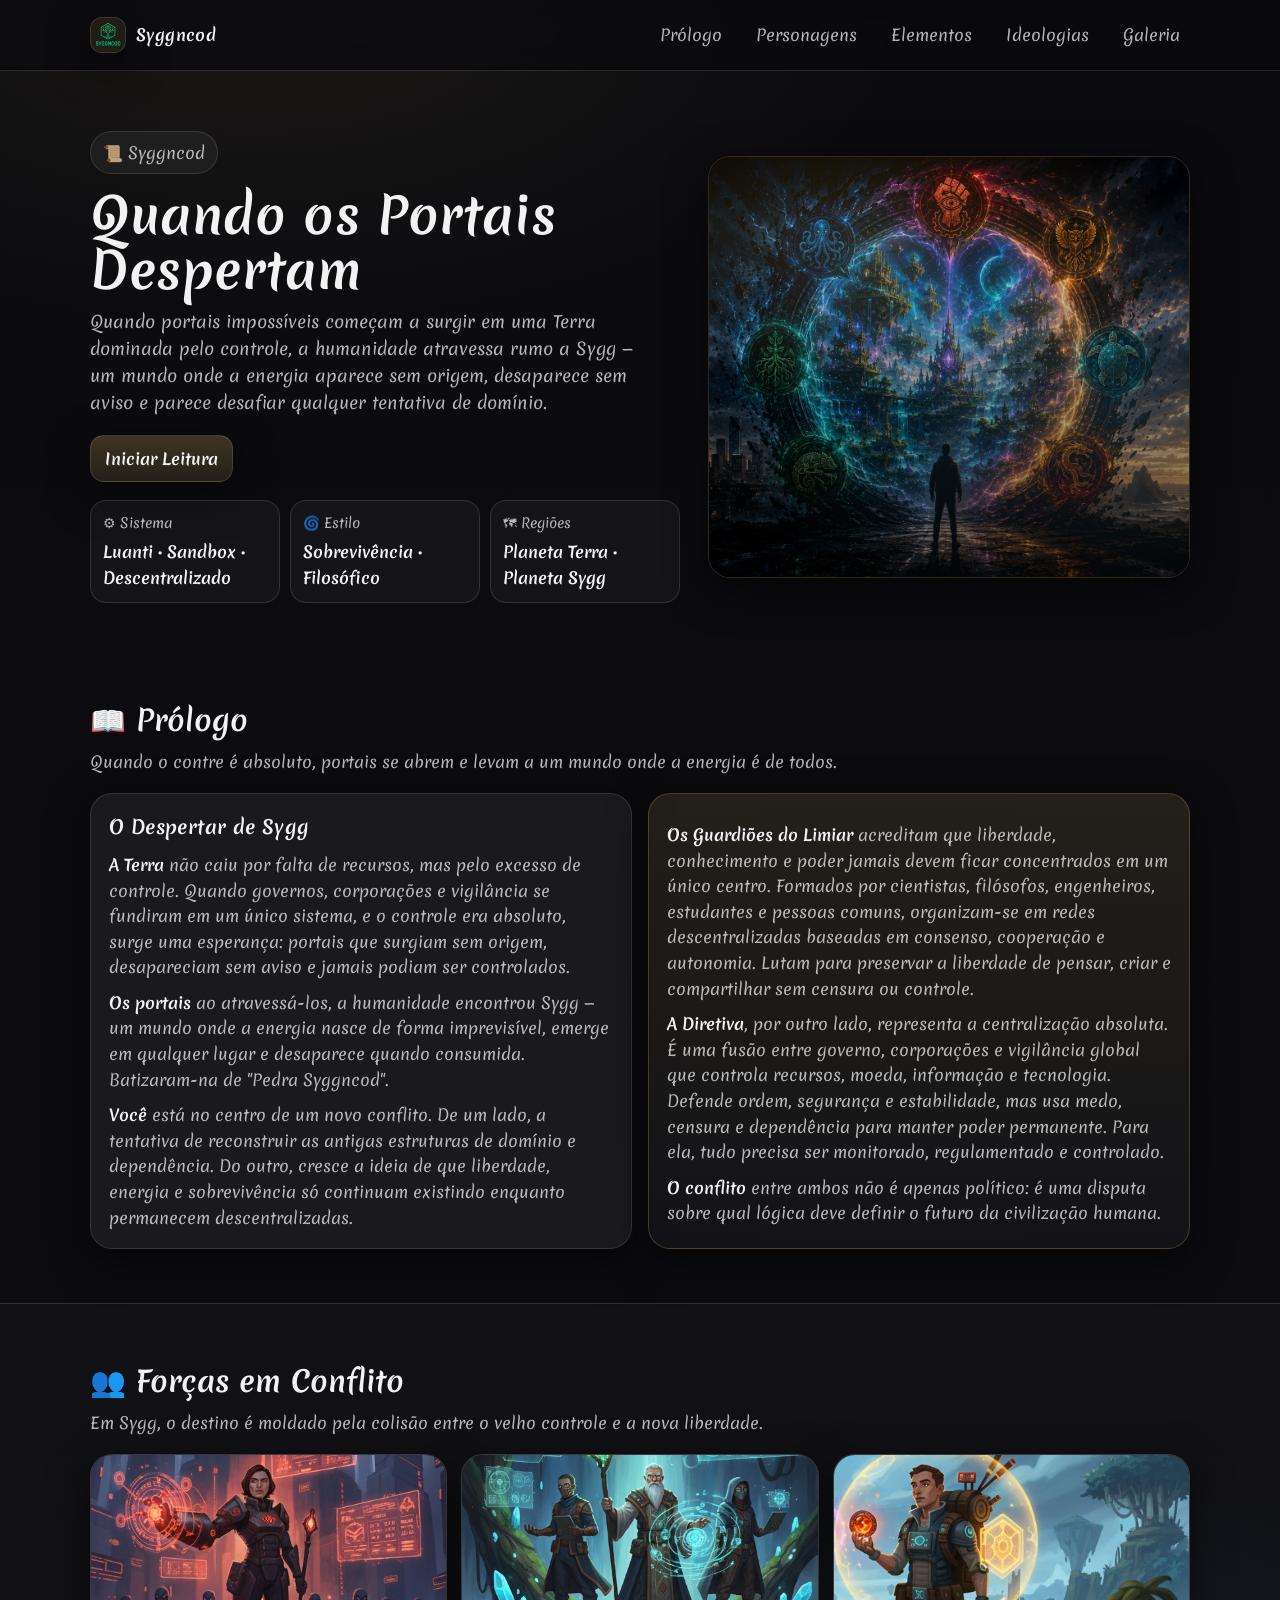
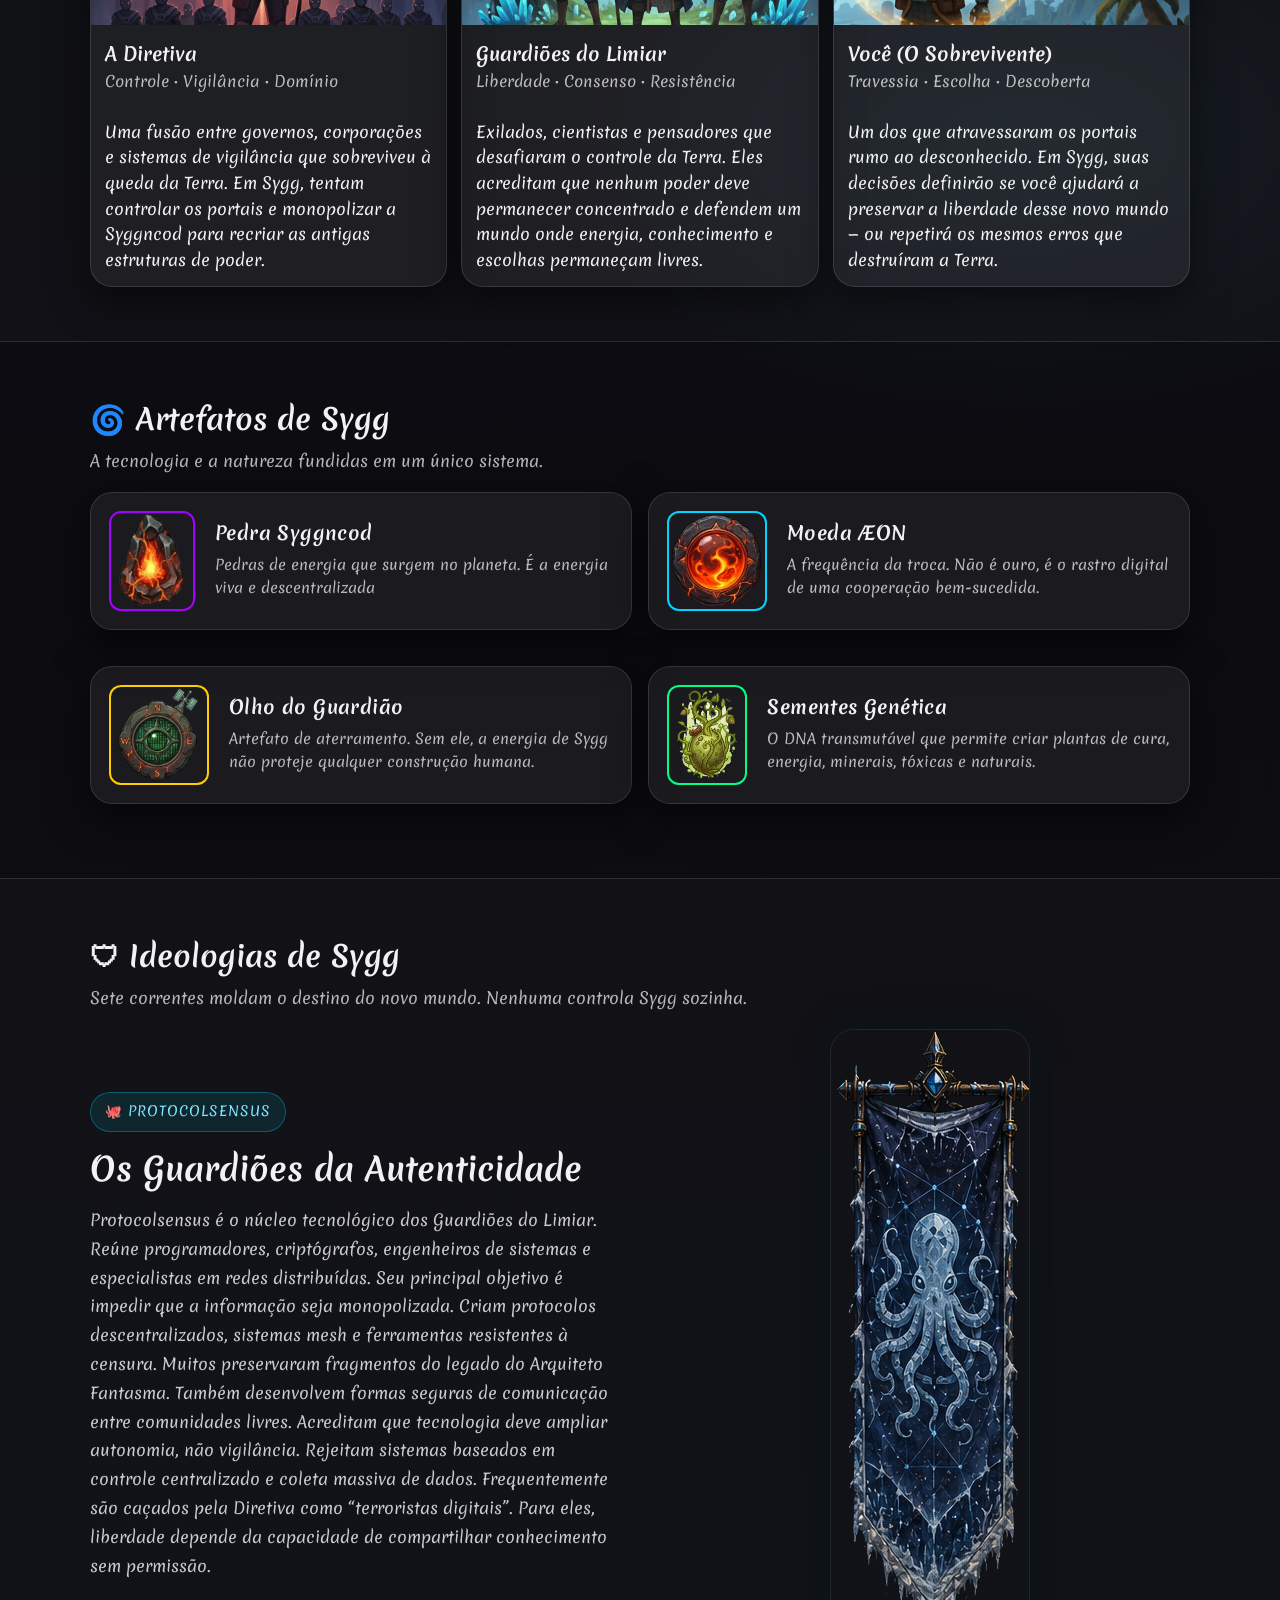
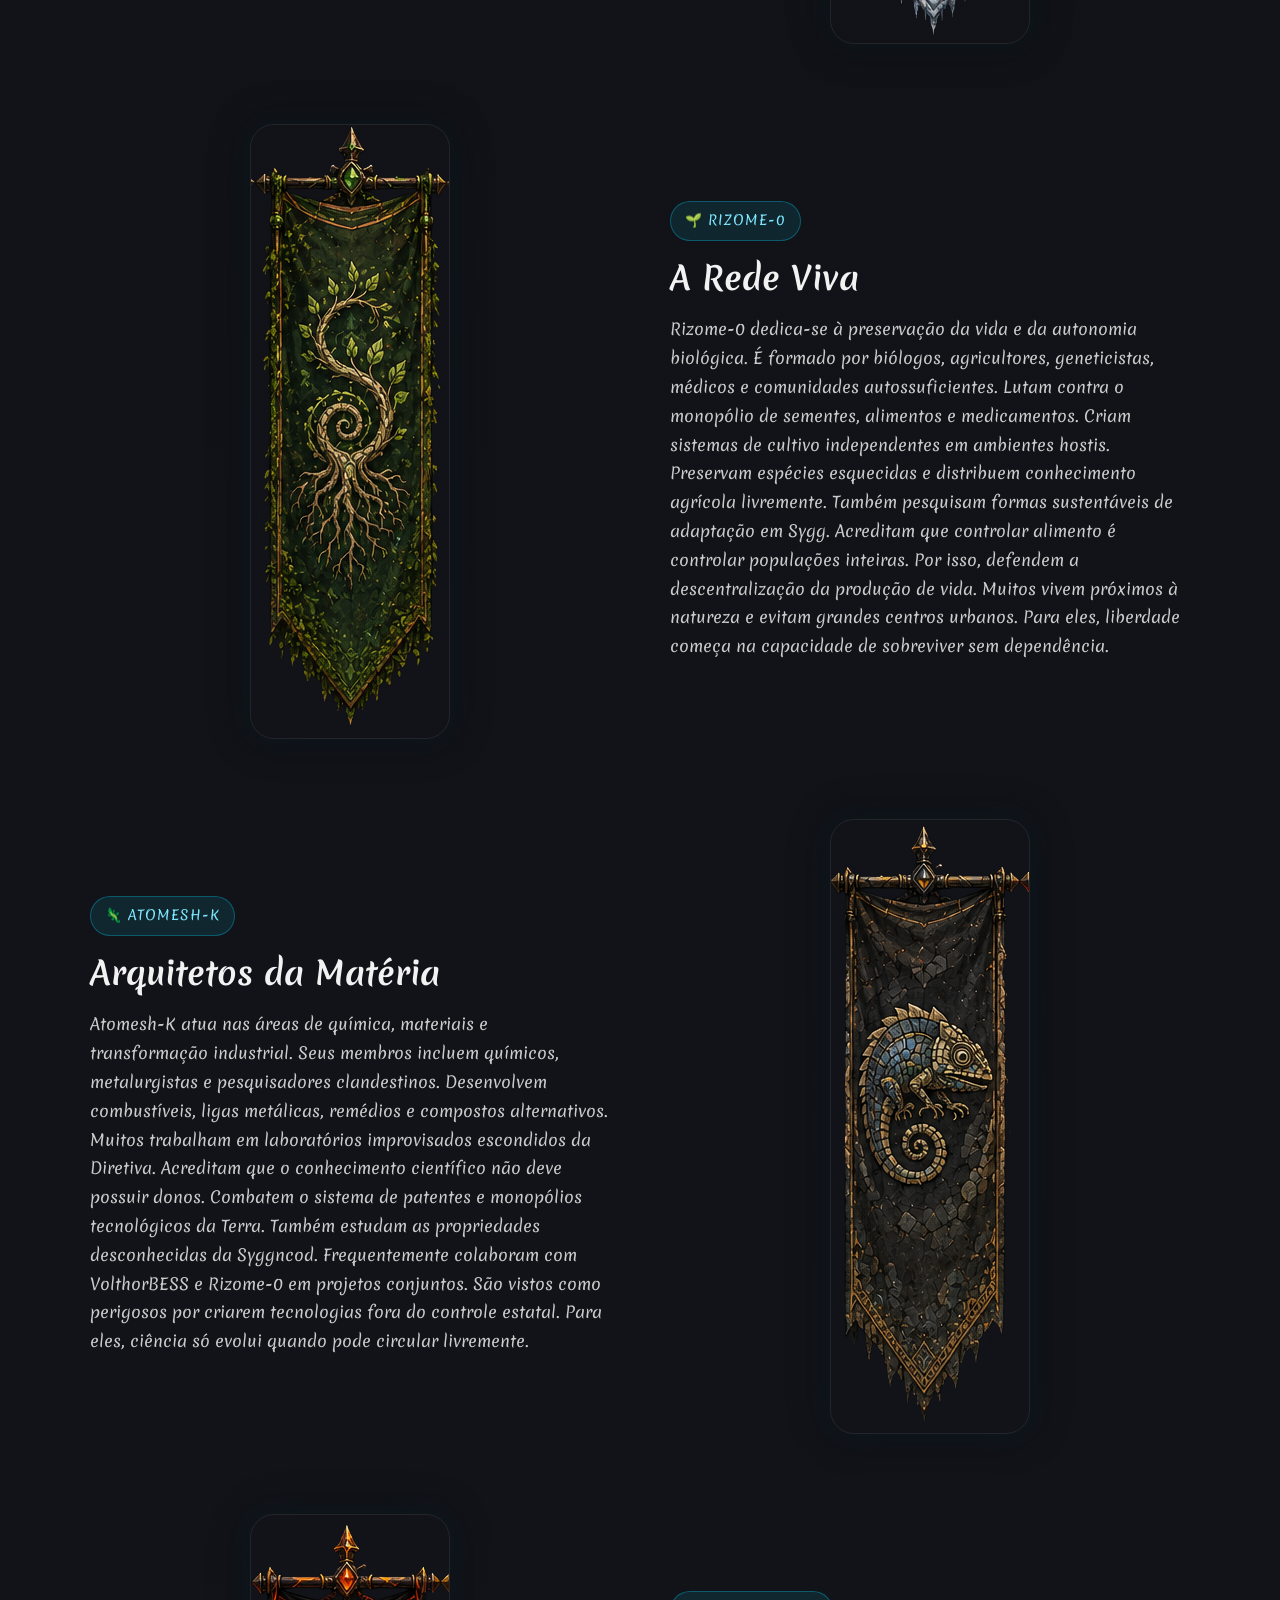
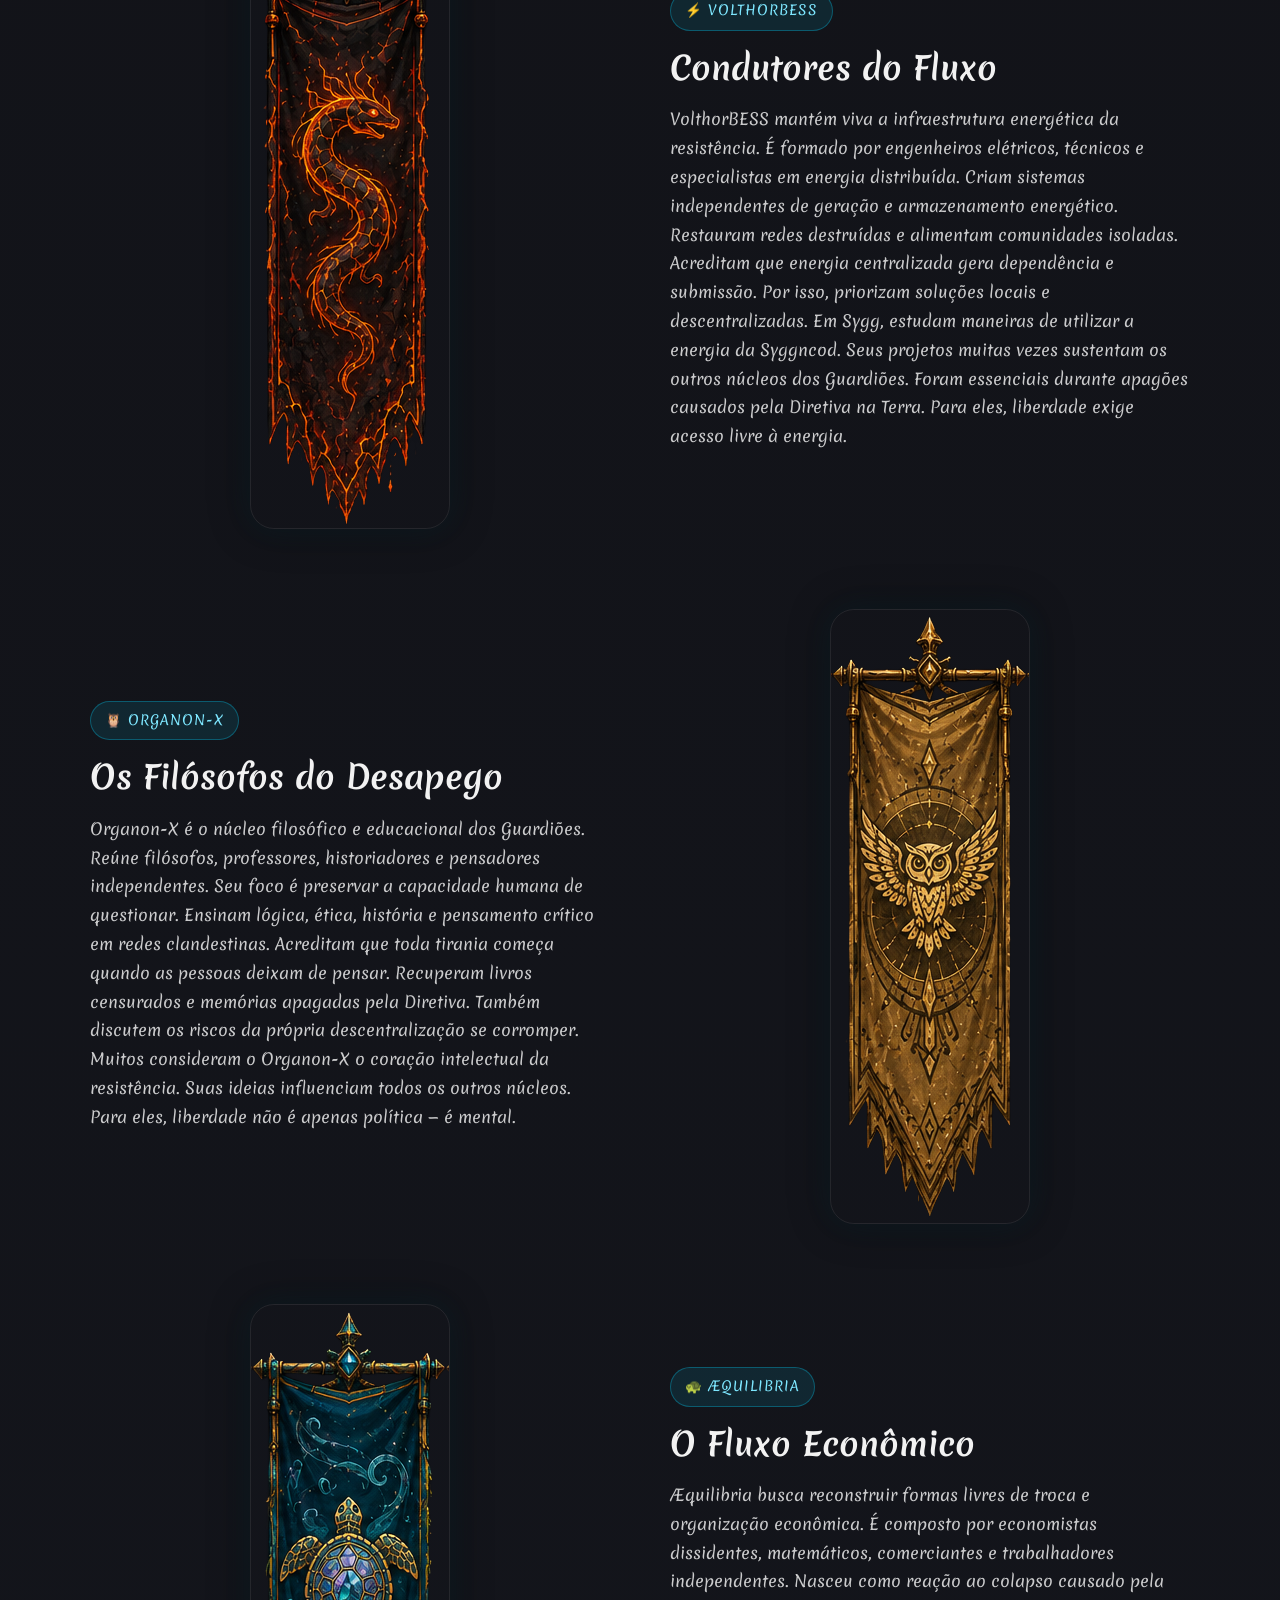
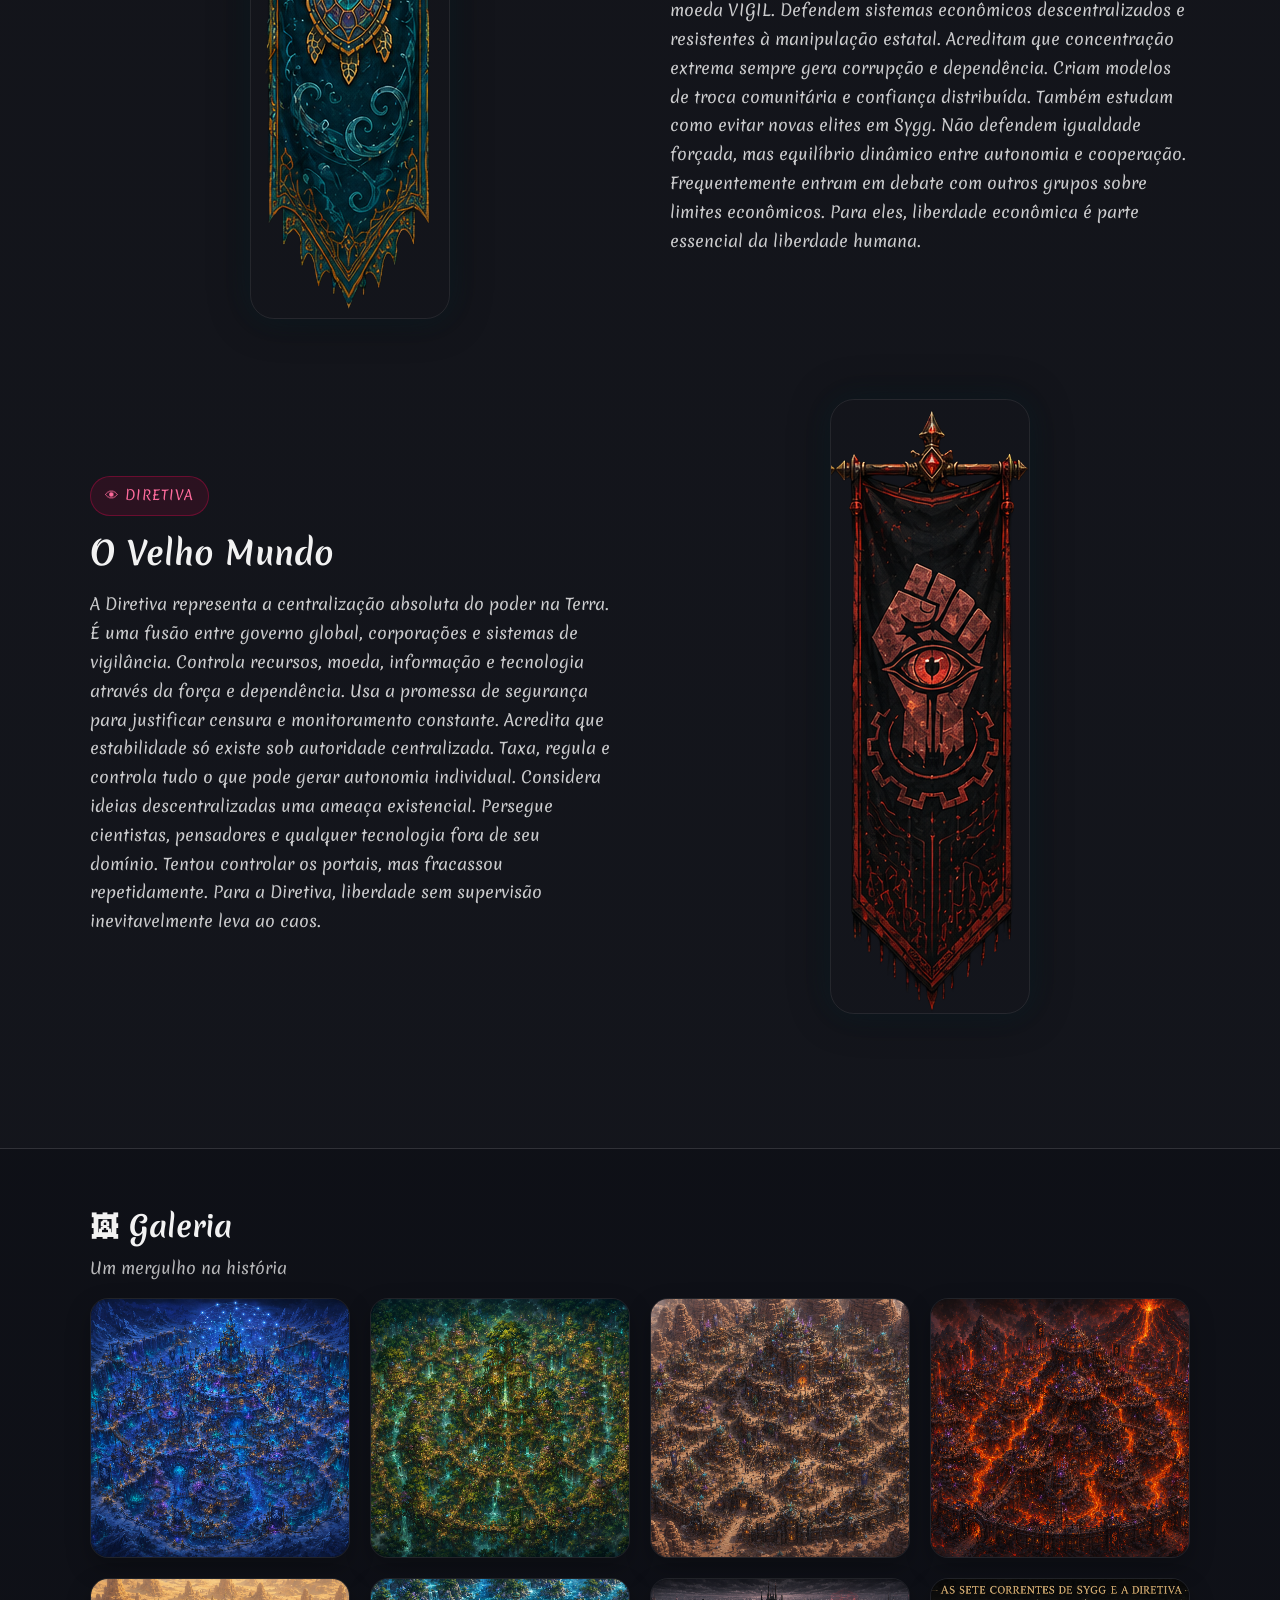
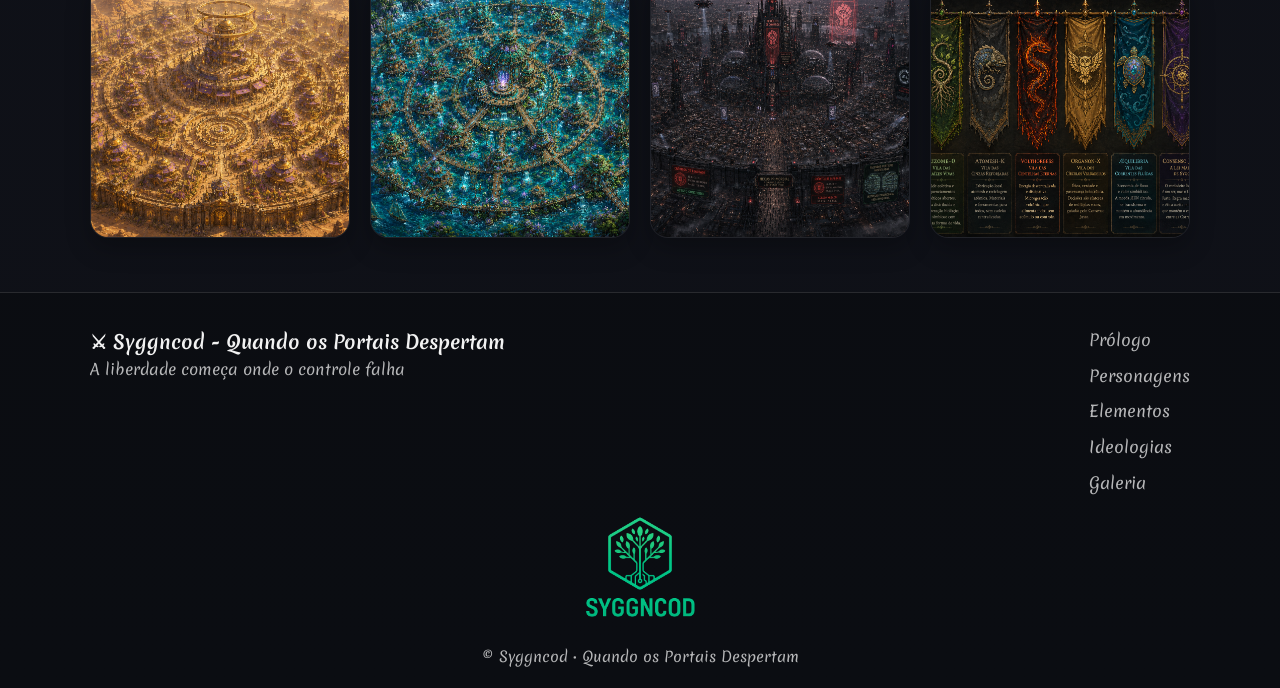
==== commit 851b33d8: "Ajuste em layout de leitura e inclusão de novas historias" ====
--- a/index.html
+++ b/index.html
@@ -41,7 +41,7 @@
         </p>
 
         <div class="hero-buttons">
-          <a class="btn primary" href="historia.html">Iniciar Leitura</a>
+          <a class="btn primary" href="leitura.html">Iniciar Leitura</a>
         </div>
 
         <div class="hero-info">
--- a/css/style.css
+++ b/css/style.css
@@ -481,21 +481,6 @@
     0 0 45px rgba(0, 212, 255, 0.18);
 }
 
-/* Linha separadora */
-.group-row::after {
-  content: "";
-  position: absolute;
-  left: 50%;
-  width: 80%;
-  height: 1px;
-  background: linear-gradient(
-    to right,
-    transparent,
-    rgba(255,255,255,0.08),
-    transparent
-  );
-  transform: translateX(-50%);
-}
 
 /* RESPONSIVO */
 
